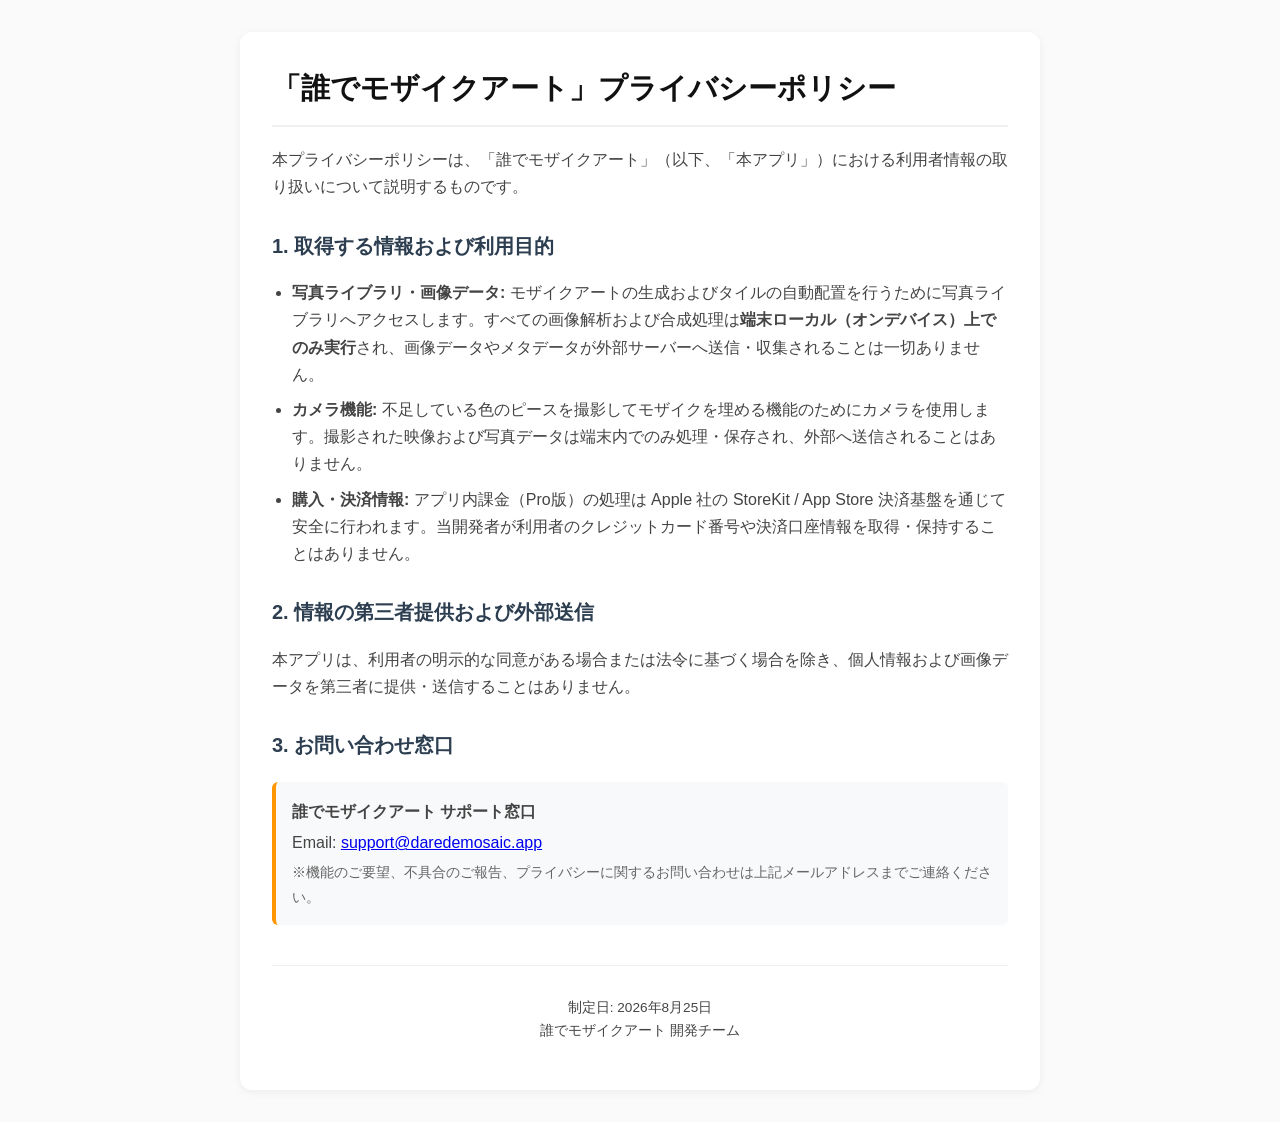
==== index.html @ e19c68ce "Add privacy.html and index.html to repository root for dual Pages compatibility" ====
<!DOCTYPE html>
<html lang="ja">
<head>
    <meta charset="UTF-8">
    <meta name="viewport" content="width=device-width, initial-scale=1.0">
    <title>プライバシーポリシー - 誰でモザイクアート</title>
    <style>
        body { font-family: -apple-system, BlinkMacSystemFont, "Segoe UI", Roboto, Helvetica, Arial, sans-serif; line-height: 1.7; color: #222; max-width: 800px; margin: 0 auto; padding: 32px 20px; background-color: #fafafa; }
        .container { background: #ffffff; border-radius: 12px; padding: 32px; box-shadow: 0 2px 8px rgba(0,0,0,0.06); }
        h1 { color: #111; font-size: 1.8em; border-bottom: 2px solid #f0f0f0; padding-bottom: 12px; margin-top: 0; }
        h2 { color: #2c3e50; font-size: 1.25em; margin-top: 28px; }
        p { margin-bottom: 16px; color: #444; }
        ul { margin-bottom: 16px; padding-left: 20px; }
        li { margin-bottom: 8px; color: #444; }
        .contact-box { background: #f8f9fa; border-left: 4px solid #ff9500; padding: 16px; border-radius: 6px; margin-top: 20px; }
        .footer { margin-top: 40px; font-size: 0.85em; color: #888; border-top: 1px solid #eee; padding-top: 16px; text-align: center; }
    </style>
</head>
<body>
    <div class="container">
        <h1>「誰でモザイクアート」プライバシーポリシー</h1>
        <p>本プライバシーポリシーは、「誰でモザイクアート」（以下、「本アプリ」）における利用者情報の取り扱いについて説明するものです。</p>

        <h2>1. 取得する情報および利用目的</h2>
        <ul>
            <li><strong>写真ライブラリ・画像データ:</strong> モザイクアートの生成およびタイルの自動配置を行うために写真ライブラリへアクセスします。すべての画像解析および合成処理は<strong>端末ローカル（オンデバイス）上でのみ実行</strong>され、画像データやメタデータが外部サーバーへ送信・収集されることは一切ありません。</li>
            <li><strong>カメラ機能:</strong> 不足している色のピースを撮影してモザイクを埋める機能のためにカメラを使用します。撮影された映像および写真データは端末内でのみ処理・保存され、外部へ送信されることはありません。</li>
            <li><strong>購入・決済情報:</strong> アプリ内課金（Pro版）の処理は Apple 社の StoreKit / App Store 決済基盤を通じて安全に行われます。当開発者が利用者のクレジットカード番号や決済口座情報を取得・保持することはありません。</li>
        </ul>

        <h2>2. 情報の第三者提供および外部送信</h2>
        <p>本アプリは、利用者の明示的な同意がある場合または法令に基づく場合を除き、個人情報および画像データを第三者に提供・送信することはありません。</p>

        <h2>3. お問い合わせ窓口</h2>
        <div class="contact-box">
            <p style="margin: 0; font-weight: bold;">誰でモザイクアート サポート窓口</p>
            <p style="margin: 4px 0 0 0;">Email: <a href="mailto:support@daredemosaic.app">support@daredemosaic.app</a></p>
            <p style="margin: 4px 0 0 0; font-size: 0.9em; color: #666;">※機能のご要望、不具合のご報告、プライバシーに関するお問い合わせは上記メールアドレスまでご連絡ください。</p>
        </div>

        <div class="footer">
            <p>制定日: 2026年8月25日<br>誰でモザイクアート 開発チーム</p>
        </div>
    </div>
</body>
</html>
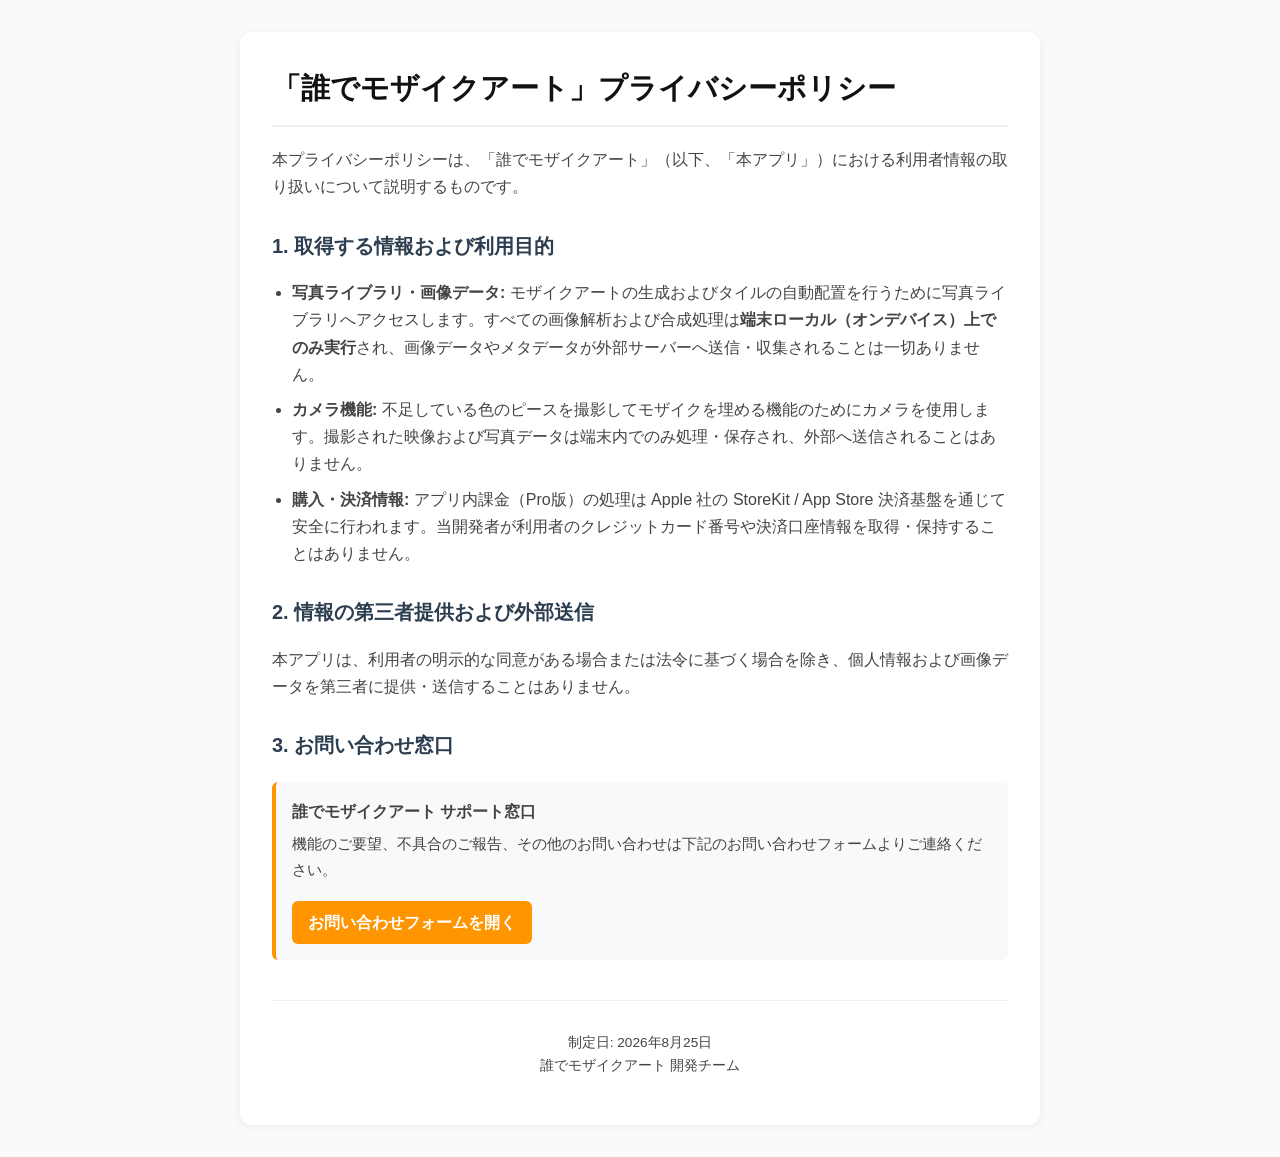
==== commit ad54810f: "Update support contact URL to Google Forms" ====
--- a/index.html
+++ b/index.html
@@ -13,6 +13,8 @@
         ul { margin-bottom: 16px; padding-left: 20px; }
         li { margin-bottom: 8px; color: #444; }
         .contact-box { background: #f8f9fa; border-left: 4px solid #ff9500; padding: 16px; border-radius: 6px; margin-top: 20px; }
+        .btn-link { display: inline-block; margin-top: 8px; padding: 8px 16px; background-color: #ff9500; color: #ffffff; text-decoration: none; border-radius: 6px; font-weight: bold; }
+        .btn-link:hover { background-color: #e08500; }
         .footer { margin-top: 40px; font-size: 0.85em; color: #888; border-top: 1px solid #eee; padding-top: 16px; text-align: center; }
     </style>
 </head>
@@ -34,8 +36,10 @@
         <h2>3. お問い合わせ窓口</h2>
         <div class="contact-box">
             <p style="margin: 0; font-weight: bold;">誰でモザイクアート サポート窓口</p>
-            <p style="margin: 4px 0 0 0;">Email: <a href="mailto:support@daredemosaic.app">support@daredemosaic.app</a></p>
-            <p style="margin: 4px 0 0 0; font-size: 0.9em; color: #666;">※機能のご要望、不具合のご報告、プライバシーに関するお問い合わせは上記メールアドレスまでご連絡ください。</p>
+            <p style="margin: 6px 0 0 0; font-size: 0.95em; color: #444;">機能のご要望、不具合のご報告、その他のお問い合わせは下記のお問い合わせフォームよりご連絡ください。</p>
+            <p style="margin: 10px 0 0 0;">
+                <a href="https://docs.google.com/forms/d/e/1FAIpQLSdlxMpCz5wvirp-X8LBdrJuT58UtP3eO8mkJsfrzm396mSUEQ/viewform?pli=1" class="btn-link" target="_blank" rel="noopener noreferrer">お問い合わせフォームを開く</a>
+            </p>
         </div>
 
         <div class="footer">
